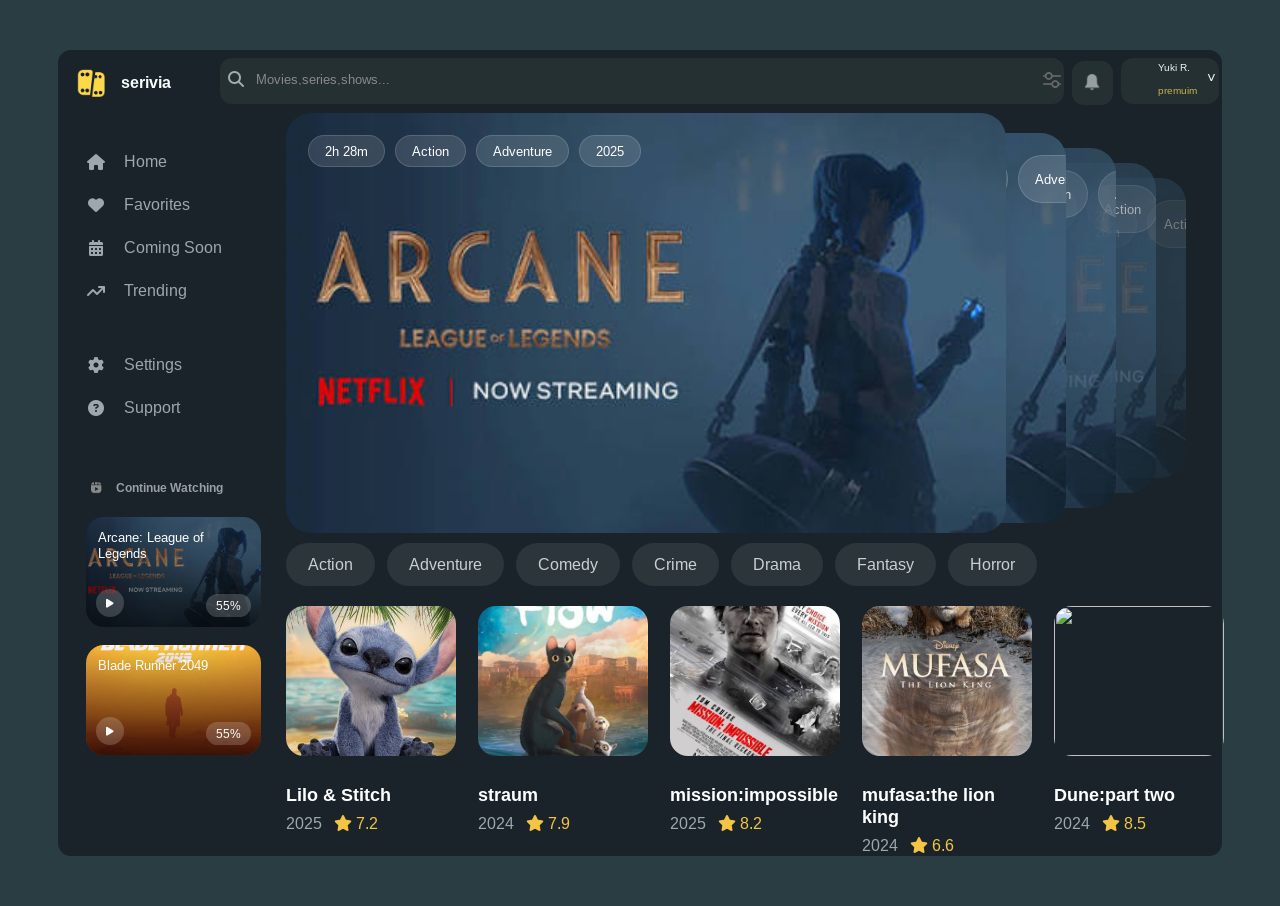
==== Desktop/movie/index.html @ f2bea928 "Initial commit" ====
<!DOCTYPE html>
<html lang="en">
<head>
    <meta charset="UTF-8">
    <meta name="viewport" content="width=device-width, initial-scale=1.0">
    <title>movie search</title>
    <link rel="stylesheet" href="css/style.css">
    <link rel="preconnect" href="https://fonts.googleapis.com">
    <link rel="preconnect" href="https://fonts.gstatic.com" crossorigin>
    <link href="https://fonts.googleapis.com/css2?family=Arimo:ital,wght@0,400..700;1,400..700&family=Google+Sans+Flex:opsz,wght@6..144,1..1000&display=swap" rel="stylesheet">
    <link rel="stylesheet" href="https://cdnjs.cloudflare.com/ajax/libs/font-awesome/6.7.2/css/all.min.css">
</head>
<body>
    <div class="container">
        <nav class="nav-container">
            <div class="user">
                <div class="info">
                    <div class="arrow">
                        ˅
                    </div>
                    <div class="text-container">
                       Yuki R.
                        <p>premuim</p>
                    </div>
                </div>
                <div class="ring">
                    <img src="assets/images/bell.png">
                </div>
            </div>
            <div class="search">
                <i class="fa-solid fa-magnifying-glass left-icon"></i>
                <input id="search-input" placeholder="Movies,series,shows...">
                <img src="assets/images/freepik_assistant_1782732356906.png">
            </div>
            <div class="logo">
                <img src="assets/images/freepik_assistant_1783184107415.png">
                <span>serivia</span>
            </div>
        </nav>
    <div class="main-content">

    <aside class="sidebar">

        <ul class="menu">

            <li class="active">
                <i class="fa-solid fa-house"></i>
                <span>Home</span>
            </li>

            <li>
                <i class="fa-solid fa-heart"></i>
                <span>Favorites</span>
            </li>

            <li>
                <i class="fa-solid fa-calendar-days"></i>
                <span>Coming Soon</span>
            </li>

            <li>
                <i class="fa-solid fa-arrow-trend-up"></i>
                <span>Trending</span>
            </li>

        </ul>

        <ul class="menu second-menu">

            <li>
                <i class="fa-solid fa-gear"></i>
                <span>Settings</span>
            </li>

            <li>
                <i class="fa-solid fa-circle-question"></i>
                <span>Support</span>
            </li>

        </ul>


        <div class="continue-title">
            <img src="assets/images/continue.png">
            Continue Watching
        </div>

        <div class="watch-list">

            <div class="watch-card">
                <img src="assets/images/arcane.jfif">

                <div class="overlay">

                    <div class="play">
                            <i class="fa-solid fa-play"></i>

                    </div>

                    <div class="progress">
                        <span>55%</span>
                    </div>

                </div>

                <div class="watch-info">
                    Arcane: League of Legends
                </div>

            </div>


            <div class="watch-card">
                <img src="assets/images/blade.jfif">

                <div class="overlay">

                    <div class="play">
                        <i class="fa-solid fa-play"></i>
                    </div>

                    <div class="progress">
                        <span>55%</span>
                    </div>

                </div>

                <div class="watch-info">
                    Blade Runner 2049
                </div>

            </div>

        </div>

    </aside>
    <section class="slider-container">

    <div class="slider">

        <div class="slides  slide-active">
            <img src="assets/images/arcane.jfif" >
             <div class="movie-details">
                <span>2h 28m</span>
                <span class="genre">Action</span>
                <span class="genre">Adventure</span>
                <span class="year">2025</span>
            </div>
        </div>

        <div class="slides second">
            <img src="assets/images/arcane.jfif" >
             <div class="movie-details">
                 <span>2h 28m</span>
                 <span class="genre">Action</span>
                 <span class="genre">Adventure</span>
                 <span class="year">2025</span>
            </div>
        </div>

        <div class="slides third">
            <img src="assets/images/arcane.jfif" >
              <div class="movie-details">
                 <span>2h 28m</span>
                 <span class="genre">Action</span>
                 <span class="genre">Adventure</span>
                 <span class="year">2025</span>
             </div>
        </div>

        <div class="slides fourth">
            <img src="assets/images/arcane.jfif" >
             <div class="movie-details">
              <span>2h 28m</span>
              <span class="genre">Action</span>
              <span class="genre">Adventure</span>
              <span class="year">2025</span>
            </div>
        </div>

        <div class="slides fifth">
            <img src="assets/images/arcane.jfif" >
              <div class="movie-details">
             <span>2h 28m</span>
             <span class="genre">Action</span>
             <span class="genre">Adventure</span>
             <span class="year">2025</span>
             </div>
        </div>

    </div>
    <section class="movies-section">


    <div class="categories">


        <div class="category ">Action</div>
        <div class="category">Adventure</div>
        <div class="category">Comedy</div>
        <div class="category">Crime</div>
        <div class="category">Drama</div>
        <div class="category">Fantasy</div>
        <div class="category">Horror</div>


    </div>


    <div class="movies-container">


        <div class="movie-card">
            <img src="assets/images/lilo.jpg">
            <div class="movie-info">
                <h4>Lilo & Stitch</h4>
                <div class="movie-meta">
                    <span>2025</span>
                    <span class="rating">
                        <i class="fa-solid fa-star"></i>
                        7.2
                    </span>
                </div>
            </div>
        </div>
 <div class="movie-card">
     <img src="assets/images/st.jfif">
     <div class="movie-info">
         <h4>straum</h4>
         <div class="movie-meta">
             <span>2024</span>
             <span class="rating">
                 <i class="fa-solid fa-star"></i>
                 7.9
             </span>
         </div>
     </div>
 </div>

 <div class="movie-card">
    <img src="assets/images/missionn.jfif">
    <div class="movie-info">
        <h4>mission:impossible</h4>
        <div class="movie-meta">
            <span>2025</span>
            <span class="rating">
                <i class="fa-solid fa-star"></i>
                8.2
            </span>
        </div>
    </div>
</div>
<div class="movie-card">
    <img src="assets/images/mufasa.jpg">
    <div class="movie-info">
        <h4>mufasa:the lion king</h4>
        <div class="movie-meta">
            <span>2024</span>
            <span class="rating">
                <i class="fa-solid fa-star"></i>
                6.6
            </span>
        </div>
    </div>
</div>

<div class="movie-card">
    <img src="assets/images/dune.jfif`">
    <div class="movie-info">
        <h4>Dune:part two</h4>
        <div class="movie-meta">
            <span>2024</span>
            <span class="rating">
                <i class="fa-solid fa-star"></i>
                8.5
            </span>
        </div>
    </div>
</div>





    </div>


</section>

</section>
<section class="search-results"></section>

</div>
<script src="js/script.js"></script>
</body>
</html>
---- Desktop/movie/css/style.css ----
body{
    background: #2A3D42;
}

.container{
    background-color:#192329 ;
    border-color: #192329;
    border-style: solid;
    border-radius: 13px;
    height: 800px;
    margin: 50px;
}

.nav-container{
    display: flex;
    flex-direction: row-reverse;
    justify-content: space-between;
    height: 60px;
}

.user{
    display: flex;
    flex-direction: row-reverse;
    width: 155px;
}

.search{
    background-color:#253033;
    display: flex;
    border-color: #253033;;
    border-style: solid;
    border-radius: 12px;
    width: 840px;
    margin-top: 5px;
    height: 40px;
}

.logo{
    display: flex;
    width: 186px;

}

.info{
    display: flex;
    flex-direction: row-reverse;
    background-color: #253033;
     border-color: #253033;
     border-radius: 12px;
     border-style: solid;
     width : 120px;
     height: 40px;
     margin-top: 5px;
     font-family: "Arimo", sans-serif;
    font-optical-sizing: auto;
    font-weight: 400;
    font-style: normal;


}

.ring{
    display: flex;
    justify-content: center;
    background-color: #253033;
    border-color: #253033;
    border-radius: 12px;
    border-style: solid;
    width: 45px;
    margin: 8px;

}

.ring img{
      width: 18px;
      height: 18px;
      margin-top: 9px;
}

.text-container{
    color: #ECF5F6;
    font-family: "Arimo", sans-serif;
    font-size: 10px;
    font-weight: 400;
    font-style: normal;
    

}

.text-container p {
    color: #C6B049;
}

.arrow{
    margin-top: 8px;
    margin-left: 10px;
    color: #ECF5F6;
    font-size: 15px;
    font-weight: 400;

}

.search input{
    background-color:#253033;
    border: none;
    box-shadow: none;
    outline: none;
    margin-top: 12px;
    height: 10px;
    width: 780px;
    margin-left: 10px;

}

.search img{
    width: 18px;
    height: 18px;
    margin-top: 10px;
    margin-left: 5px;
}

.left-icon{
    color:#A3ABAF;
    margin-top: 10px;
    margin-left: 5px;
}

::placeholder{
font-family: "Arimo", sans-serif;
 font-optical-sizing: auto;
 font-weight: 400;
 font-style: normal;
 color: #8A898E;
}




.logo span{
    align-self: center;
    font-family: "Arimo", sans-serif;
    font-optical-sizing: auto;
    font-weight: 700;
    font-style: normal;
    color: #F8FFFF;

}

.logo img{
    width: 50px;
    height: 50px;
    margin: 5px;
}

.main-content{
    display:flex;
}

.sidebar{
    padding:15px 25px;
}

.menu{
    list-style:none;
    padding:0;
    margin:0;
}

.menu li{
    display:flex;
    align-items:center;
    gap:18px;
    color:#9DA8AC;
    font-family:"Arimo",sans-serif;
    margin:24px 0;
    transition: 0.5s;

}

.menu li:hover{

    color:white;

}

.menu li i{
    width:20px;
    text-align:center;
}


.second-menu{
    margin-top:55px;
}

.continue-title{
    display: flex;
    align-items: center;
    margin-top:60px;
    margin-bottom:20px;
    color:#98A0A4;
    font-family:"Arimo",sans-serif;
    font-size:12px;
    font-weight:600;

}

.continue-title img{
    width: 20px;
    height: 20px;
    margin-right: 10px;
}

.watch-card{

    width:175px;
    height:110px;
    border-radius:18px;
    overflow:hidden;
    position:relative;
    margin-bottom:18px;
    cursor:pointer;

}

.watch-card img{

    width:100%;
    height:100%;
    object-fit:cover;

}

.overlay{

    position:absolute;
    inset:0;
    display:flex;
    justify-content:space-between;
    align-items:flex-end;
    padding:10px;
    background:linear-gradient(transparent,rgba(0,0,0,.65));

}

.play{

    width:28px;
    height:28px;
    border-radius:50%;
    background: rgba(255,255,255,.18);
    display:flex;
    justify-content:center;
    align-items:center;

}

.play i {
    font-size:10px;
    color:#FEFEFE;
    opacity: 100%;
}

.progress{

    background:rgba(255,255,255,.18);
    padding:4px 10px;
    border-radius:12px;
    color:white;
    font-size:12px;
    font-family:"Arimo",sans-serif;

}

.watch-info{

    position:absolute;
    top:12px;
    left:12px;
    color:white;
    font-size:13px;
    font-family:"Arimo",sans-serif;
    width:130px;

}

.slider-container{
    flex: 1;
    display: flex;
    flex-direction: column;
}


.slider{
    position: relative;
    width: 900px;
    height: 400px;
}

.slides{
    position:absolute;
    overflow:hidden;
    border-radius:25px;
    transition:.4s ease;
    position: absolute;
}

.movie-details{

    position:absolute;
    top:22px;
    left:22px;
    display:flex;
    gap:10px;
    z-index:10;
}

.movie-details span{

    display:flex;
    align-items:center;
    justify-content:center;
    padding:7px 16px;
    border-radius:30px;
    background:rgba(255,255,255,.12);
    backdrop-filter:blur(12px);
    -webkit-backdrop-filter:blur(12px);
    color:#fff;
    font-family:"Arimo",sans-serif;
    font-size:13px;
    font-weight:500;
    border:1px solid rgba(255,255,255,.15);
}

.slides img{

    width:100%;
    height:100%;
    object-fit: cover;
    display:block;

}


.slide-active{

    width:720px;
    height:420px;
    left:0;
    top:0;
    z-index:5;

}

.second{

    width:220px;
    height:390px;
    left:560px;
    top:20px;
    z-index:4;

}


.third{

    width:190px;
    height:360px;
    left:640px;
    top:35px;
    z-index:3;
    opacity:.8;

}


.fourth{

    width:160px;
    height:330px;
    left:710px;
    top:50px;
    z-index:2;
    opacity:.6;

}

.fifth{

    width:130px;
    height:300px;
    left:770px;
    top:65px;
    z-index:1;
    opacity:.4;

}
   
.categories{

    display:flex;
    align-items:center;
    margin:30px 0 20px;

}

.categories{

    display:flex;
    gap:12px;

}

.category{

    border:none;
    background:#2C363A;
    color:#C9D0D2;
    padding:12px 22px;
    border-radius:30px;
    font-family:"Arimo",sans-serif;
    cursor:pointer;
    transition:.3s;

}

.category:hover{
    background-color: #FEFEFE;
    color: #192329;
}


.movies-container{
    display:flex;
    gap:22px;
}


.movie-card{
    width:170px;
}

.movie-card img{

    width:170px;
    height:150px;
    border-radius:18px;
    object-fit:cover;

}

.movie-info{

    margin-top:12px;
    font-family:"Arimo",sans-serif;

}

.movie-info h4{

    color:white;
    font-size:18px;
    margin-bottom:8px;

}

.movie-meta{
    display:flex;
    gap:12px;
    color:#9DA8AC;

}

.rating{
    color:#F6C443;
}


.search-results{
    display:none;
    padding:20px;
}

.result-card{
    display:flex;
    gap:20px;
    margin-bottom:25px;
    color:white;
}

.result-card img{
    width:180px;
    border-radius:15px;
}

.result-info h2{
    margin-bottom:10px;
}

.result-info p{
    color:#b9c1c5;
}
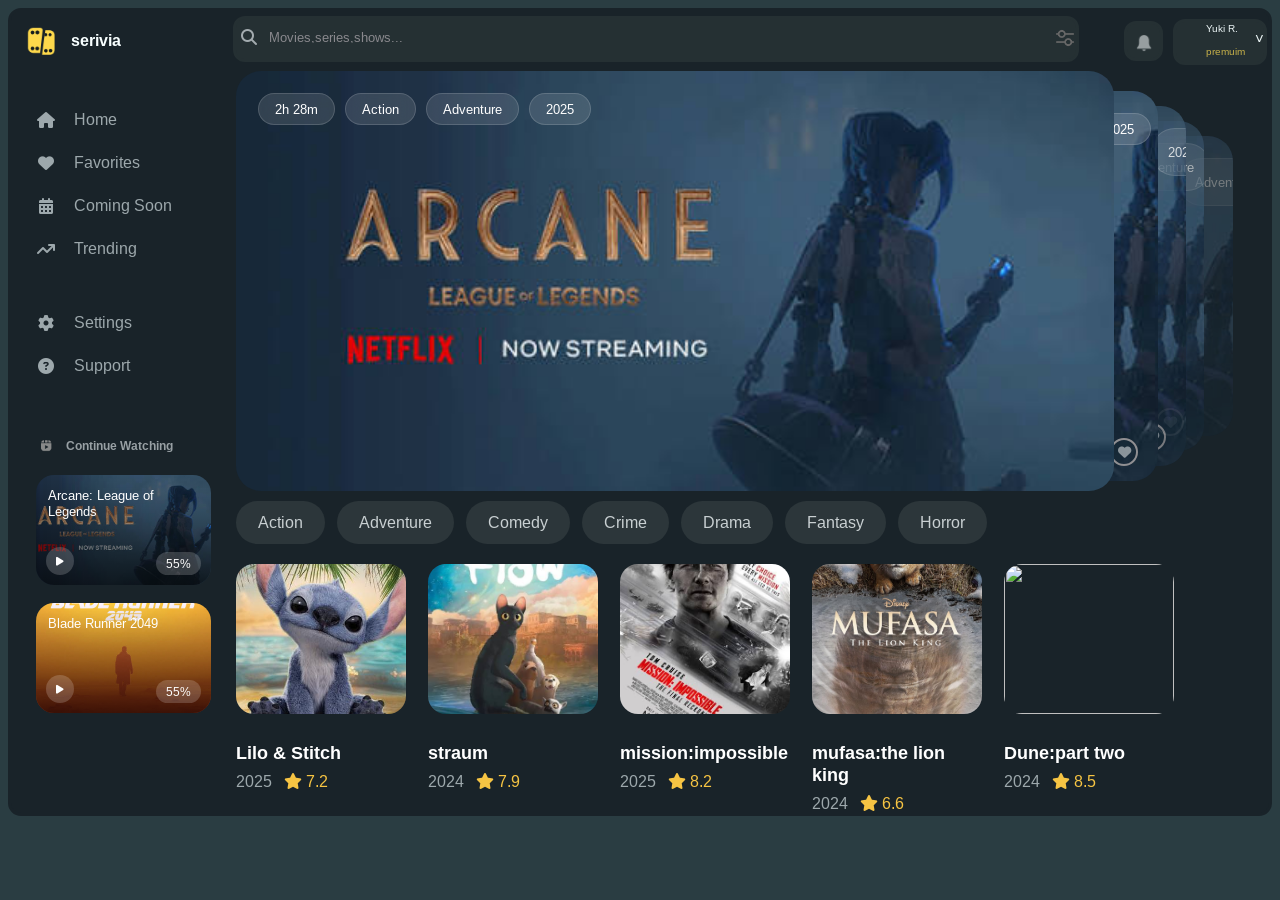
==== commit e306ec52: "added a scroler for the categories" ====
--- a/Desktop/movie/index.html
+++ b/Desktop/movie/index.html
@@ -45,7 +45,7 @@
 
             <li class="active">
                 <i class="fa-solid fa-house"></i>
-                <span>Home</span>
+                <span class="return">Home</span>
             </li>
 
             <li>
@@ -156,6 +156,23 @@
                  <span class="genre">Adventure</span>
                  <span class="year">2025</span>
             </div>
+                 <div class="movie-bottom">
+     <div class="movie-left">
+         <div class="play">
+             <i class="fa-solid fa-play"></i>
+         </div>
+         <div class="movie-name">
+             <h2>Arcane</h2>
+         </div>
+        
+        
+     </div>
+     <div class="movie-right">
+         <button class="favorite-btn">
+             <i class="fa-solid fa-heart"></i>
+         </button>
+     </div>
+ </div>
         </div>
 
         <div class="slides third">
@@ -166,6 +183,23 @@
                  <span class="genre">Adventure</span>
                  <span class="year">2025</span>
              </div>
+                  <div class="movie-bottom">
+     <div class="movie-left">
+         <div class="play">
+             <i class="fa-solid fa-play"></i>
+         </div>
+         <div class="movie-name">
+             <h2>Arcane</h2>
+         </div>
+        
+        
+     </div>
+     <div class="movie-right">
+         <button class="favorite-btn">
+             <i class="fa-solid fa-heart"></i>
+         </button>
+     </div>
+ </div>
         </div>
 
         <div class="slides fourth">
@@ -176,6 +210,23 @@
               <span class="genre">Adventure</span>
               <span class="year">2025</span>
             </div>
+                 <div class="movie-bottom">
+     <div class="movie-left">
+         <div class="play">
+             <i class="fa-solid fa-play"></i>
+         </div>
+         <div class="movie-name">
+             <h2>Arcane</h2>
+         </div>
+        
+        
+     </div>
+     <div class="movie-right">
+         <button class="favorite-btn">
+             <i class="fa-solid fa-heart"></i>
+         </button>
+     </div>
+ </div>
         </div>
 
         <div class="slides fifth">
--- a/Desktop/movie/css/style.css
+++ b/Desktop/movie/css/style.css
@@ -7,8 +7,6 @@
     border-color: #192329;
     border-style: solid;
     border-radius: 13px;
-    height: 800px;
-    margin: 50px;
 }
 
 .nav-container{
@@ -50,7 +48,8 @@
      border-style: solid;
      width : 120px;
      height: 40px;
-     margin-top: 5px;
+     margin-top: 8px;
+     margin-right: 2px;
      font-family: "Arimo", sans-serif;
     font-optical-sizing: auto;
     font-weight: 400;
@@ -67,14 +66,14 @@
     border-radius: 12px;
     border-style: solid;
     width: 45px;
-    margin: 8px;
+    margin: 10px;
 
 }
 
 .ring img{
       width: 18px;
       height: 18px;
-      margin-top: 9px;
+      margin-top: 10px;
 }
 
 .text-container{
@@ -256,6 +255,7 @@
 }
 
 .play i {
+
     font-size:10px;
     color:#FEFEFE;
     opacity: 100%;
@@ -293,7 +293,7 @@
 
 .slider{
     position: relative;
-    width: 900px;
+    width: 100%;
     height: 400px;
 }
 
@@ -332,6 +332,72 @@
     border:1px solid rgba(255,255,255,.15);
 }
 
+.movie-bottom{
+    position:absolute;
+    left:20px;
+    right:20px;
+    bottom:15px;
+
+    display:flex;
+    justify-content:space-between;
+    align-items:end;
+}
+.movie-left{
+    display: flex;
+    flex-direction: row;
+    justify-content:space-between;
+    align-items: center;
+
+}
+.movie-name{
+    display: flex;
+    flex-direction: column;
+    margin-left: 10px;
+    font-family:"Arimo",sans-serif;
+    font-weight: 100;
+}
+
+.movie-left h2{
+    color:white;
+    font-size:30px;
+    margin:0;
+}
+
+.movie-left i{
+font-size:10px;
+ color:#FEFEFE;
+ opacity: 100%;
+}
+
+.favorite-btn{
+    width:28px;
+    height:28px;
+    background: transparent;
+    color:rgba(255,255,255,.5);
+     border:2px solid rgba(255,255,255,.5);
+    border-color:#908F92;
+    box-shadow: none;
+    outline: none;
+    filter: none;
+    appearance:none;
+    -webkit-appearance:none;
+    padding-top: 2px;
+    padding-bottom: 0.5px;
+    padding-right: 0.5;
+    border-radius:60%;
+    cursor:pointer;
+    margin: 0;
+}
+
+.favorite-btn:hover,
+.favorite-btn:focus,
+.favorite-btn:active{
+    background:transparent;
+    box-shadow:none;
+    outline:none;
+
+}
+
 .slides img{
 
     width:100%;
@@ -344,7 +410,7 @@
 
 .slide-active{
 
-    width:720px;
+    width:85%;
     height:420px;
     left:0;
     top:0;
@@ -354,7 +420,7 @@
 
 .second{
 
-    width:220px;
+    width:35%;
     height:390px;
     left:560px;
     top:20px;
@@ -365,7 +431,7 @@
 
 .third{
 
-    width:190px;
+    width:30%;
     height:360px;
     left:640px;
     top:35px;
@@ -377,7 +443,7 @@
 
 .fourth{
 
-    width:160px;
+    width:25%;
     height:330px;
     left:710px;
     top:50px;
@@ -388,7 +454,7 @@
 
 .fifth{
 
-    width:130px;
+    width:22%;
     height:300px;
     left:770px;
     top:65px;
